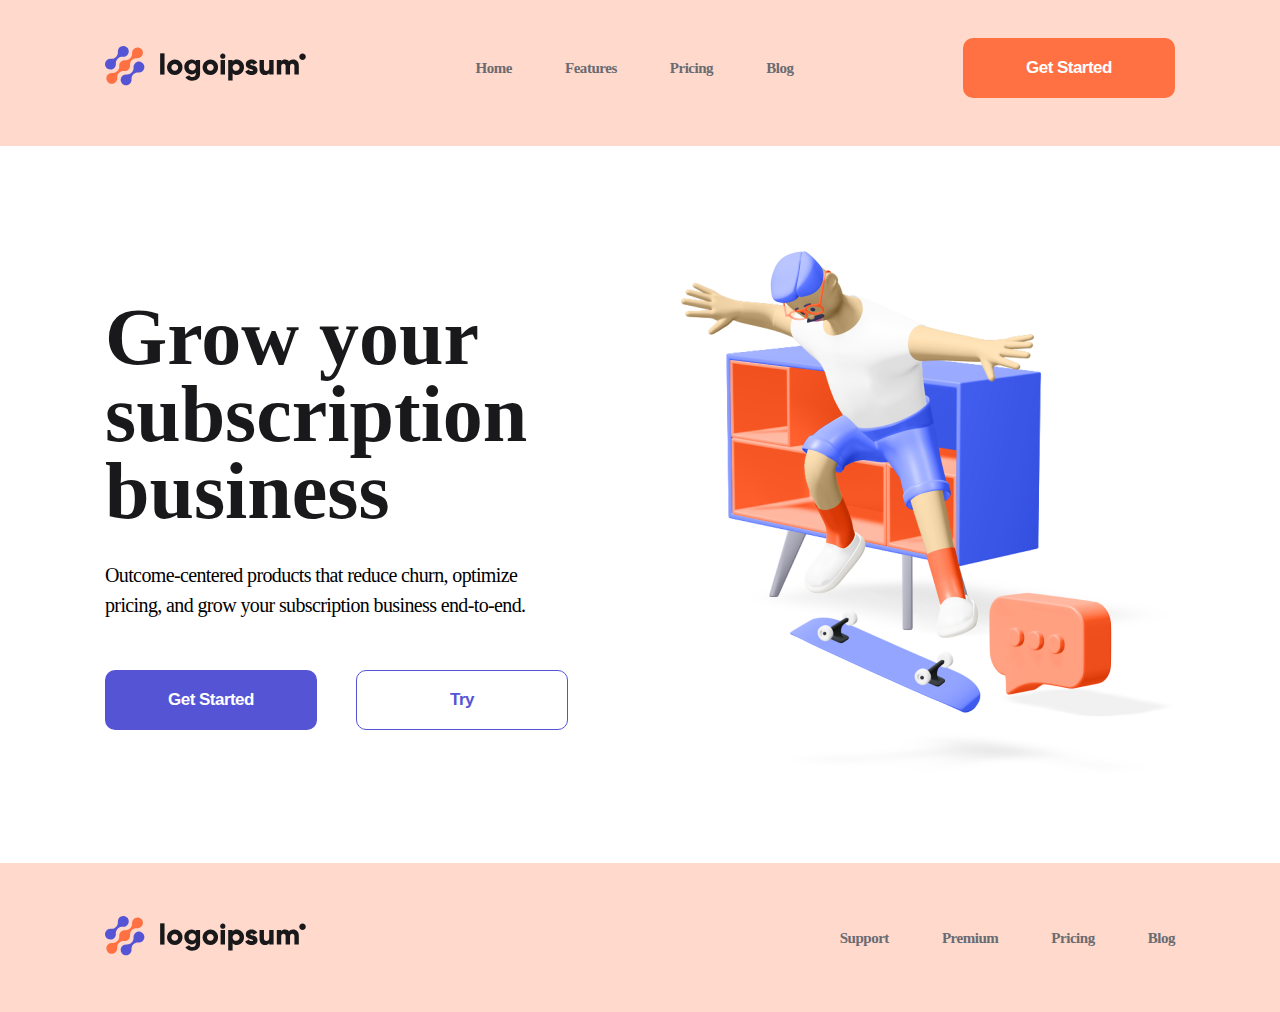
==== index.html @ 1a51e014 "add new index" ====
<!DOCTYPE html>
<html lang="en">
<head>
    <meta charset="UTF-8">
    <meta http-equiv="X-UA-Compatible" content="IE=edge">
    <meta name="viewport" content="width=device-width, initial-scale=1.0">
    <title>Document</title>

    <link rel="stylesheet" href="./style/style.css">

</head>
<body>
    <header class="header">
        <div class="container header__flex">
            <div>
                <a href="">
                    <img src="./img/logo.svg" alt="logo">
                </a>
            </div>
            <nav class="nav">
                <ul>
                    <li class="nav__li">
                        <a class="nav__link" href="#">
                            Home
                        </a>
                    </li>
                    <li class="nav__li">
                        <a class="nav__link" href="#">
                            Features
                        </a>
                    </li>
                    <li class="nav__li">
                        <a class="nav__link" href="#">
                            Pricing
                        </a>
                    </li>
                    <li class="nav__li">
                        <a class="nav__link" href="#">
                            Blog
                        </a>
                    </li>
                </ul>
            </nav>
            <div>
                <button class="button button__orange">    
                    Get Started
                </button>
            </div>
        </div>
    </header>
    <section class="container about">
        <div>
            <h1 class="about__title">
                Grow your subscription business
            </h1>
            <p class="about__text">
                Outcome-centered products that reduce churn, optimize pricing, and grow your subscription business end-to-end.
            </p>
            <div>
                <button class="button button__violet">
                    Get Started
                </button>
                <button class="button button__transparent">
                    Try
                </button>
            </div>
        </div>
        <div>
            <img src="./img/men.png" alt="men">
        </div>
    </section>
    <footer class="footer">
        <div class="container footer__flex">
            <div >
                <a href="">
                    <img src="./img/logo.svg" alt="logo">
                </a>
            </div>
            <nav class="footer__nav">
                <ul>
                    <li class="footer__nav__li">
                        <a class="footer__nav__link" href="#">
                            Support
                        </a>
                    </li>
                    <li class="footer__nav__li">
                        <a class="footer__nav__link" href="#">
                            Premium
                        </a>
                    </li>
                    <li class="footer__nav__li">
                        <a class="footer__nav__link" href="#">
                            Pricing
                        </a>
                    </li>
                    <li class="footer__nav__li">
                        <a class="footer__nav__link" href="#">
                            Blog
                        </a>
                    </li>
                </ul>
            </nav>
        </div>
        
    </footer>

</body>
</html>
---- style/style.css ----
*{
    margin: 0;
    padding: 0;
    font-size: 16px;
    font-weight: normal;
}


.container{
   
    max-width: 1070px;
    margin: 0 auto;
}

.header{
    background-color: rgba(255, 113, 67, 0.27);
    padding: 38px 0 48px;
}


.header__flex{
    display: flex;
    justify-content: space-between;
    align-items: center;
}

.nav__li{
    display: inline-block;
   
}

.nav__li:not(:first-of-type){
    margin-left: 49px;
}

.nav__link{
    font-weight: bold;
    font-size: 15px;
    line-height: 20px;
    letter-spacing: -0.468947px;
    color: #696b71;
    text-decoration: none;
}

.nav__link:hover{
    color: #000;
    transition: 300ms;
}

.button{
    width: 212px;
    height: 60px;
    font-weight: bold;
    font-size: 17px;
    line-height: 22px;
    letter-spacing: -0.531474px;
    color: #FFFFFF;
    border: none;
    border-radius: 10px;
    cursor: pointer;
}

.button__orange{
    background: #FF7143;
}


.button__orange:hover{
    background: #f07f59;
    transition: 500ms;
}


.about{
    display: flex;
    justify-content: space-between;
    align-items: center;
    margin: 105px auto 85px;
} 

.about__title{
    font-weight: bold;
    font-size: 80px;
    line-height: 77px;
    letter-spacing: -2.50105;
    color: #19191B;
    max-width: 467px;
    margin-bottom: 30px;
}

.about__text{
    font-size: 20px;
    line-height: 30px;
    letter-spacing: -0.625263px;
    columns: #696871;
    max-width: 464px;
    margin-bottom: 50px;
}


.button__violet{
    background: #5454D4;
}

.button__transparent{
    background: none;
    color: #5454D4;
    border: 1px solid #5454D4;
    margin-left: 35px;

}
















/* /////////////////////////////////// */
.footer{
    background-color: rgba(255, 113, 67, 0.27);
    padding: 53px 0 52px;
}


.footer__flex{
    display: flex;
    justify-content: space-between;
    align-items: center;
}


.footer__nav__li{
    display: inline-block;
   
}

.footer__nav__li:not(:first-of-type){
    margin-left: 49px;
    
}

.footer__nav__link{
    font-weight: bold;
    font-size: 15px;
    line-height: 20px;
    letter-spacing: -0.468947px;
    color: #696b71;
    text-decoration: none;
}

.footer__nav__link:hover{
    color: #000;
    transition: 300ms;
}
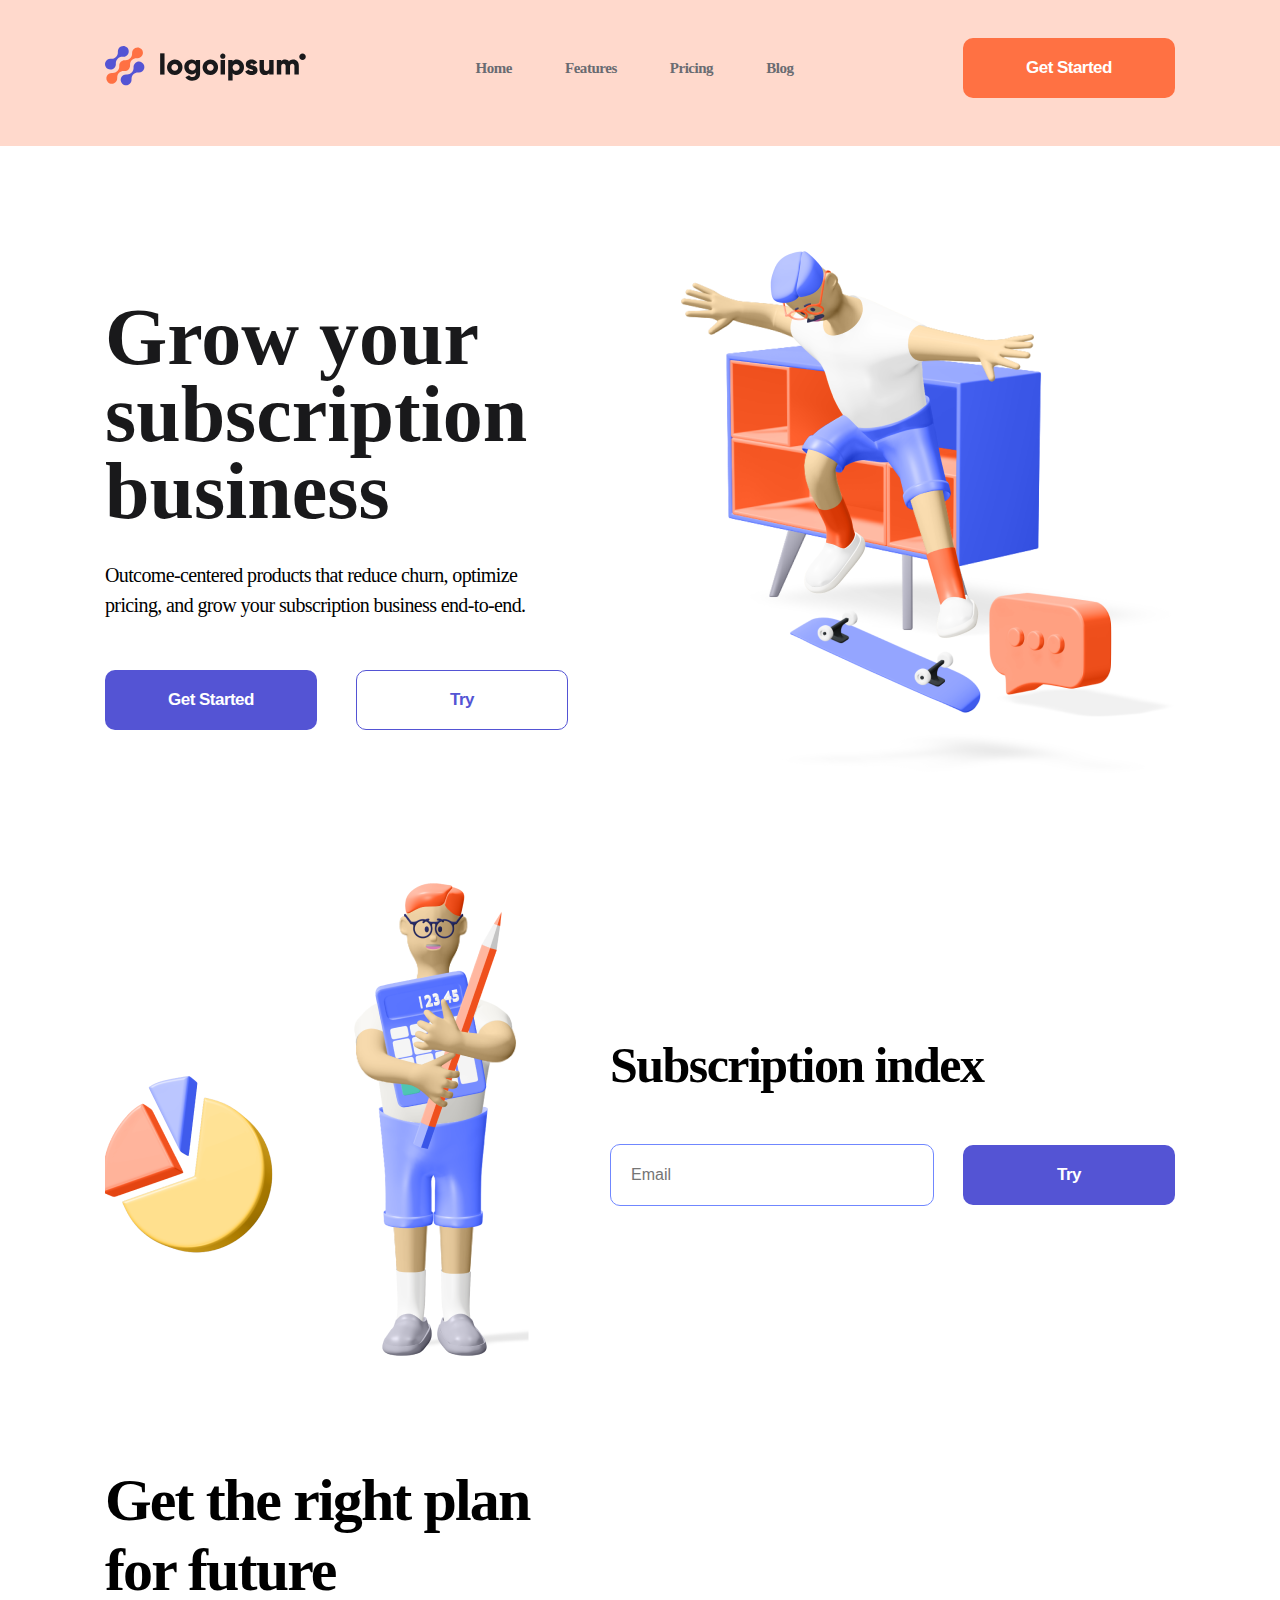
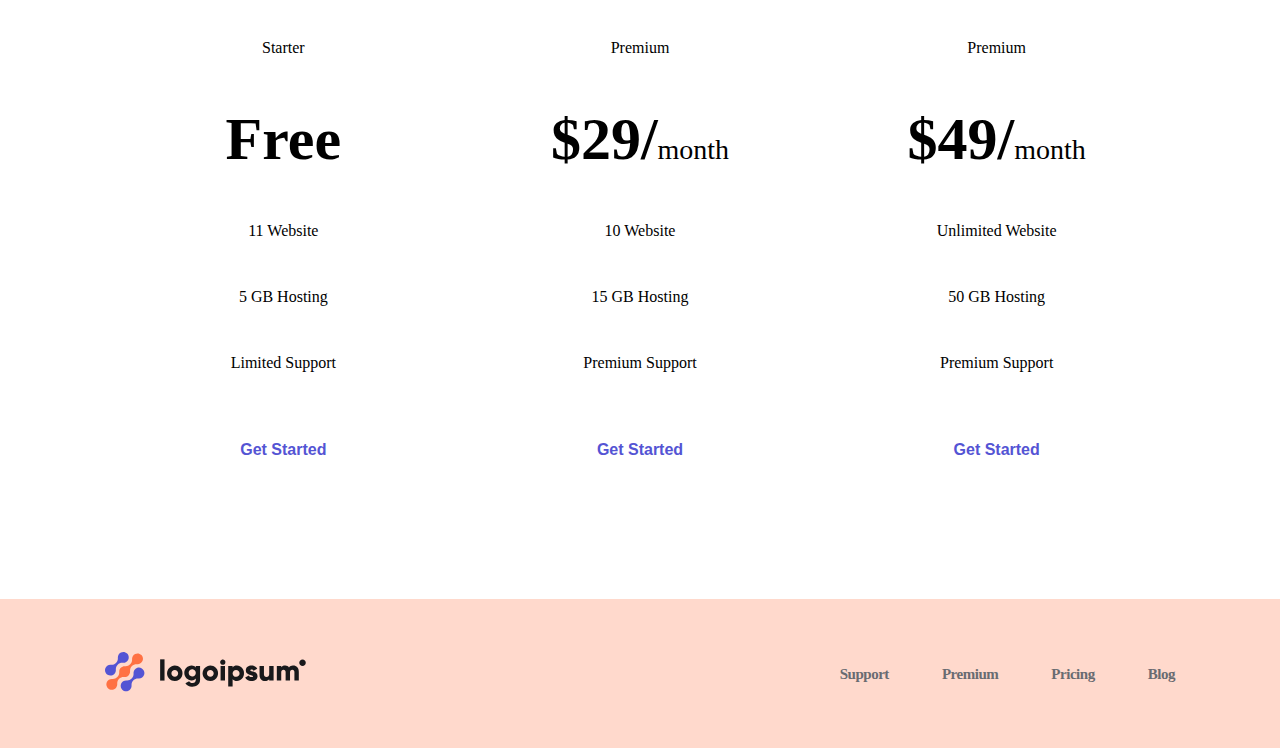
==== commit 5a7c03ba: "finish" ====
--- a/index.html
+++ b/index.html
@@ -69,6 +69,99 @@
             <img src="./img/men.png" alt="men">
         </div>
     </section>
+    <section class="container email"
+            <div class="diagram__title">
+                <div class="diagram">
+                    <img src="./img/diagram.png" alt="">
+                </div>
+                <div>
+                    <img src="./img/student.png" alt="">
+                </div>
+            </div>
+            <div>
+                <p class="index__title">
+                    Subscription index
+                </p>
+                <div>
+                    <input class="email__input" type="text" placeholder="Email">
+                    <button class=" button button__violet">
+                            Try
+                    </button>
+                </div>
+            </div>
+    </section>
+    <section class="container price">
+            <h1 class="price__title">
+                Get the right plan for future
+            </h1>
+        <div class="block__title">
+            <div class="premium__29">
+                <p>
+                    Starter
+                </p>
+                <h1 class="price__title__29">
+                    Free
+                </h1>
+                <p>
+                    11 Website
+                </p>
+                <p>
+                    5 GB Hosting
+                </p>
+                <p>
+                    Limited Support
+                </p>
+                <button>    
+                    Get Started
+                </button>
+            </div>
+                <div class="premium__29">
+                    <p>
+                        Premium
+                    </p>
+                    <h1 class="price__title__29">
+                        $29/<span>month</span>
+                    </h1>
+                    <p>
+                        10 Website
+                    </p>
+                    <p>
+                        15 GB Hosting
+                    </p>
+                    <p>
+                        Premium Support
+                    </p>
+                    <button>    
+                        Get Started
+                    </button>
+                </div>
+                <div class="premium__29">
+                    <p>
+                        Premium
+                    </p>
+                    <h1 class="price__title__29">
+                        $49/<span>month</span>
+                    </h1>
+                    <p>
+                        Unlimited Website
+                    </p>
+                    <p>
+                        50 GB Hosting
+                    </p>
+                    <p>
+                        Premium Support
+                    </p>
+                    <button>    
+                        Get Started
+                    </button>
+                </div>
+            </div>
+    </section>
+
+
+
+
+
     <footer class="footer">
         <div class="container footer__flex">
             <div >
--- a/style/style.css
+++ b/style/style.css
@@ -112,18 +112,117 @@
 
 
 
-
-
-
-
-
-
-
-
-
-
-
-
+/* ////////////////////////////////////// */
+.email{
+    display: flex;
+    align-items: center;
+    justify-content: space-between;
+    margin: 105px auto 85px;
+}
+
+
+
+
+.diagram__title{
+    display: flex;
+}
+.diagram{
+    margin-top: 90px;
+}
+
+
+
+.index__title{
+    font-size: 50px;
+    line-height: 57px;
+    vertical-align: top;
+    letter-spacing: -1.56px;
+    margin-bottom:  50px;
+    font-weight: bold;
+}
+
+
+.email__input{
+    margin-right: 25px;
+    width: 302px;
+    height: 60px;
+    border: 1px solid #7087FF;
+    border-radius: 10px;
+    padding-left: 20px;
+}
+
+
+
+/* ///////////////////////////////////// */
+
+.price{
+    margin: 105px auto 85px;
+}
+
+
+
+.block__title{
+    display: flex;
+    justify-content: space-around;
+}
+
+
+
+
+.price__title{
+    width: 504px;
+    font-size: 60px;
+    font-weight: bold;
+    line-height: 70px;
+    letter-spacing: -1.88px;
+
+}
+
+
+.premium__29{
+    width: 330px;
+    height: 441px;
+    display: flex;
+    flex-direction: column;
+    align-items: center;
+    justify-content: space-between;
+    color: #000;
+    /* background-color: #FF7143; */
+    padding: 34px 24px;
+    border-radius: 10px;
+    /* box-shadow: 0 20px 10px rgba(255, 112, 59, 0.32); */
+    cursor: pointer;
+}
+.premium__29:hover{
+    color: #fff;
+    background-color: #FF7143;
+    box-shadow: 0 20px 10px rgba(255, 112, 59, 0.32);
+}
+
+.price__title__29{
+    font-size: 60px;
+    font-weight: 700;
+
+}
+
+.price__title__29 span{ 
+    font-size: 28px;
+}
+
+.premium__29 button{
+    width: 285px;
+    height: 60px;
+    color: #5454D4 ;
+    border: none;
+    border-radius: 10px;
+    cursor: pointer;
+    background-color:#fff;
+    font-weight: bold;
+}
+.premium__29 button:hover{
+    background-color:#9F3919;
+    color: #fff;
+}
 
 /* /////////////////////////////////// */
 .footer{
